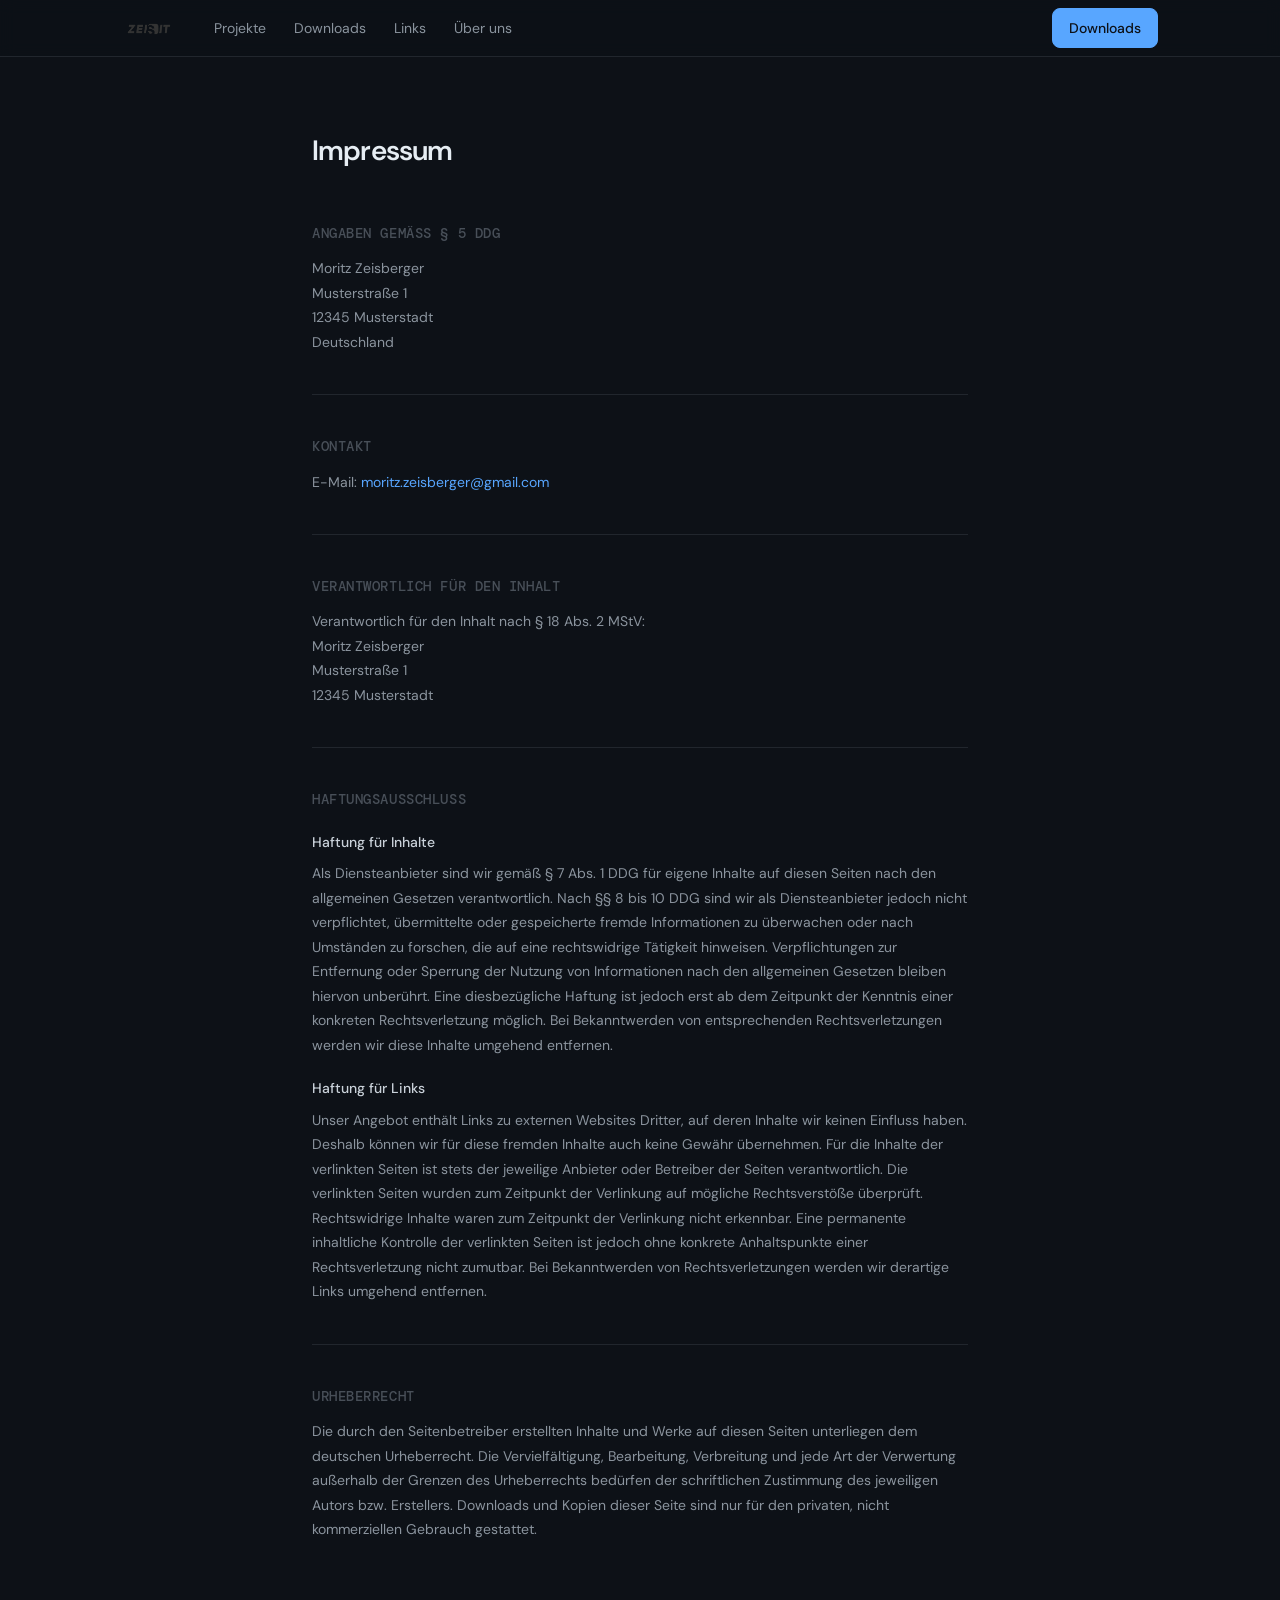
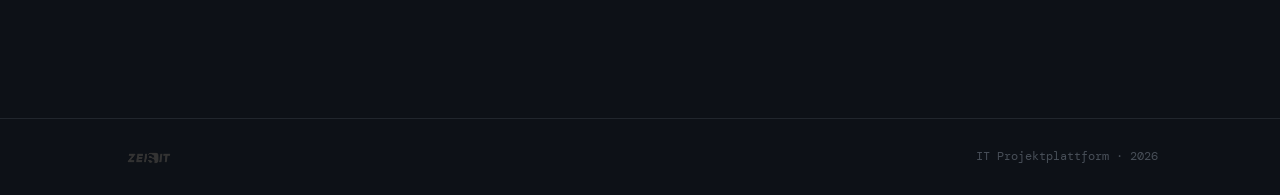
==== impressum.html @ c7c884ae "imprint" ====
<!DOCTYPE html>
<html lang="de">
<head>
  <meta charset="UTF-8" />
  <meta name="viewport" content="width=device-width, initial-scale=1.0" />
  <title>Impressum – Zeisit</title>
  <link rel="preconnect" href="https://fonts.googleapis.com" />
  <link rel="preconnect" href="https://fonts.gstatic.com" crossorigin />
  <link href="https://fonts.googleapis.com/css2?family=DM+Mono:wght@400;500&family=DM+Sans:wght@300;400;500;600&display=swap" rel="stylesheet" />
  <link rel="stylesheet" href="style.css" />
</head>
<body>

  <!-- NAV -->
  <nav class="nav">
    <div class="nav-inner">
      <a href="index.html" class="nav-brand">
        <img src="./assests/img/logo.png" alt="Zeisit" class="nav-logo-img" onerror="this.style.display='none';this.nextElementSibling.style.display='inline'">
        <span class="nav-logo" style="display:none">Zeisit<span class="logo-dot">.</span></span>
      </a>
      <div class="nav-menu" style="flex:1">
        <ul class="nav-links">
          <li><a href="index.html#projects">Projekte</a></li>
          <li><a href="index.html#templates">Downloads</a></li>
          <li><a href="index.html#links">Links</a></li>
          <li><a href="index.html#about">Über uns</a></li>
        </ul>
        <a href="index.html#templates" class="btn btn-primary">Downloads</a>
      </div>
    </div>
  </nav>

  <!-- IMPRESSUM -->
  <main class="impressum-wrap">
    <div class="container container-narrow">

      <h1 class="impressum-title">Impressum</h1>

      <section class="impressum-block">
        <h2>Angaben gemäß § 5 DDG</h2>
        <p>
          Moritz Zeisberger<br>
          Musterstraße 1<br><!-- TODO: echte Adresse eintragen -->
          12345 Musterstadt<br>
          Deutschland
        </p>
      </section>

      <section class="impressum-block">
        <h2>Kontakt</h2>
        <p>
          E-Mail: <a href="mailto:moritz.zeisberger@gmail.com">moritz.zeisberger@gmail.com</a>
        </p>
      </section>

      <section class="impressum-block">
        <h2>Verantwortlich für den Inhalt</h2>
        <p>
          Verantwortlich für den Inhalt nach § 18 Abs. 2 MStV:<br>
          Moritz Zeisberger<br>
          Musterstraße 1<br><!-- TODO: echte Adresse eintragen -->
          12345 Musterstadt
        </p>
      </section>

      <section class="impressum-block">
        <h2>Haftungsausschluss</h2>
        <h3>Haftung für Inhalte</h3>
        <p>
          Als Diensteanbieter sind wir gemäß § 7 Abs. 1 DDG für eigene Inhalte auf diesen Seiten nach den allgemeinen Gesetzen verantwortlich. Nach §§ 8 bis 10 DDG sind wir als Diensteanbieter jedoch nicht verpflichtet, übermittelte oder gespeicherte fremde Informationen zu überwachen oder nach Umständen zu forschen, die auf eine rechtswidrige Tätigkeit hinweisen. Verpflichtungen zur Entfernung oder Sperrung der Nutzung von Informationen nach den allgemeinen Gesetzen bleiben hiervon unberührt. Eine diesbezügliche Haftung ist jedoch erst ab dem Zeitpunkt der Kenntnis einer konkreten Rechtsverletzung möglich. Bei Bekanntwerden von entsprechenden Rechtsverletzungen werden wir diese Inhalte umgehend entfernen.
        </p>
        <h3>Haftung für Links</h3>
        <p>
          Unser Angebot enthält Links zu externen Websites Dritter, auf deren Inhalte wir keinen Einfluss haben. Deshalb können wir für diese fremden Inhalte auch keine Gewähr übernehmen. Für die Inhalte der verlinkten Seiten ist stets der jeweilige Anbieter oder Betreiber der Seiten verantwortlich. Die verlinkten Seiten wurden zum Zeitpunkt der Verlinkung auf mögliche Rechtsverstöße überprüft. Rechtswidrige Inhalte waren zum Zeitpunkt der Verlinkung nicht erkennbar. Eine permanente inhaltliche Kontrolle der verlinkten Seiten ist jedoch ohne konkrete Anhaltspunkte einer Rechtsverletzung nicht zumutbar. Bei Bekanntwerden von Rechtsverletzungen werden wir derartige Links umgehend entfernen.
        </p>
      </section>

      <section class="impressum-block">
        <h2>Urheberrecht</h2>
        <p>
          Die durch den Seitenbetreiber erstellten Inhalte und Werke auf diesen Seiten unterliegen dem deutschen Urheberrecht. Die Vervielfältigung, Bearbeitung, Verbreitung und jede Art der Verwertung außerhalb der Grenzen des Urheberrechts bedürfen der schriftlichen Zustimmung des jeweiligen Autors bzw. Erstellers. Downloads und Kopien dieser Seite sind nur für den privaten, nicht kommerziellen Gebrauch gestattet.
        </p>
      </section>

    </div>
  </main>

  <!-- FOOTER -->
  <footer class="footer">
    <div class="container">
      <div class="footer-inner">
        <a href="index.html" class="nav-brand">
          <img src="./assests/img/logo.png" alt="Zeisit" class="nav-logo-img" onerror="this.style.display='none';this.nextElementSibling.style.display='inline'">
          <span class="nav-logo" style="display:none">Zeisit<span class="logo-dot">.</span></span>
        </a>
        <span class="footer-copy">IT Projektplattform · <span id="footer-year">2025</span></span>
      </div>
    </div>
  </footer>

  <script>
    document.getElementById('footer-year').textContent = new Date().getFullYear();
  </script>
</body>
</html>
---- style.css ----
/* ===== RESET & BASE ===== */
*, *::before, *::after { box-sizing: border-box; margin: 0; padding: 0; }

:root {
  --bg:       #0d1117;
  --surface:  #161b22;
  --border:   #21262d;
  --border-2: #30363d;
  --primary:  #58a6ff;
  --text:     #c9d1d9;
  --text-dim: #8b949e;
  --text-faint: #484f58;
  --ok:       #3fb950;
  --warn:     #d29922;
  --radius:   8px;
}

html { scroll-behavior: smooth; }

body {
  font-family: 'DM Sans', sans-serif;
  background: var(--bg);
  color: var(--text);
  font-size: 15px;
  line-height: 1.6;
  -webkit-font-smoothing: antialiased;
}

a { color: inherit; text-decoration: none; }

/* ===== LAYOUT ===== */
.container {
  max-width: 1100px;
  margin: 0 auto;
  padding: 0 32px;
}

.container-narrow {
  max-width: 720px;
}

/* ===== NAV ===== */
.nav {
  position: sticky;
  top: 0;
  z-index: 100;
  background: rgba(13, 17, 23, 0.92);
  backdrop-filter: blur(8px);
  border-bottom: 1px solid var(--border);
}

.nav-inner {
  max-width: 1100px;
  margin: 0 auto;
  padding: 0 32px;
  height: 56px;
  display: flex;
  align-items: center;
  gap: 40px;
}

.nav-brand {
  display: flex;
  align-items: center;
  gap: 8px;
  text-decoration: none;
}

.nav-logo-img {
  height: 28px;
  width: auto;
}

.nav-logo {
  font-family: 'DM Mono', monospace;
  font-size: 17px;
  font-weight: 500;
  color: var(--text);
  letter-spacing: -0.02em;
}

.logo-dot { color: var(--primary); }

.nav-links {
  display: flex;
  list-style: none;
  gap: 28px;
  flex: 1;
}

.nav-links a {
  font-size: 14px;
  color: var(--text-dim);
  transition: color 150ms ease;
}

.nav-links a:hover { color: var(--text); }

/* ===== BUTTONS ===== */
.btn {
  display: inline-flex;
  align-items: center;
  gap: 6px;
  padding: 8px 16px;
  border-radius: var(--radius);
  font-size: 14px;
  font-weight: 500;
  font-family: inherit;
  cursor: pointer;
  border: 1px solid transparent;
  transition: background 150ms ease, border-color 150ms ease, color 150ms ease;
  white-space: nowrap;
}

.btn-primary {
  background: var(--primary);
  color: #0d1117;
  border-color: var(--primary);
}

.btn-primary:hover {
  background: #79b8ff;
  border-color: #79b8ff;
}

.btn-ghost {
  background: transparent;
  color: var(--text-dim);
  border-color: var(--border-2);
}

.btn-ghost:hover {
  color: var(--text);
  border-color: var(--text-faint);
}

.btn-sm {
  padding: 5px 12px;
  font-size: 13px;
  background: transparent;
  color: var(--text-dim);
  border: 1px solid var(--border-2);
}

.btn-sm:hover {
  color: var(--text);
  border-color: var(--primary);
}

/* ===== HERO ===== */
.hero {
  min-height: calc(100vh - 56px);
  display: flex;
  align-items: center;
  padding: 80px 32px;
  max-width: 1100px;
  margin: 0 auto;
  gap: 64px;
}

.hero-inner {
  flex: 1;
}

.hero-tag {
  font-family: 'DM Mono', monospace;
  font-size: 12px;
  color: var(--text-faint);
  letter-spacing: 0.04em;
  margin-bottom: 24px;
  text-transform: uppercase;
}

.hero-title {
  font-size: clamp(40px, 6vw, 64px);
  font-weight: 600;
  line-height: 1.1;
  letter-spacing: -0.03em;
  color: #e6edf3;
  margin-bottom: 20px;
}

.hero-sub {
  font-size: 16px;
  color: var(--text-dim);
  max-width: 420px;
  line-height: 1.7;
  margin-bottom: 36px;
}

.hero-actions {
  display: flex;
  gap: 12px;
  align-items: center;
}

/* ===== TERMINAL ===== */
.hero-terminal {
  flex-shrink: 0;
  width: 340px;
  border: 1px solid var(--border-2);
  border-radius: var(--radius);
  background: var(--surface);
  overflow: hidden;
}

.terminal-header {
  display: flex;
  align-items: center;
  gap: 6px;
  padding: 10px 14px;
  border-bottom: 1px solid var(--border);
  background: var(--bg);
}

.t-dot {
  width: 10px;
  height: 10px;
  border-radius: 50%;
  background: var(--border-2);
}

.terminal-title {
  font-family: 'DM Mono', monospace;
  font-size: 11px;
  color: var(--text-faint);
  margin-left: 6px;
}

.terminal-body {
  padding: 18px 16px;
  display: flex;
  flex-direction: column;
  gap: 12px;
}

.t-line {
  display: flex;
  align-items: center;
  gap: 10px;
  font-family: 'DM Mono', monospace;
  font-size: 13px;
}

.t-key { color: var(--text-dim); flex: 1; }
.t-sep { color: var(--text-faint); }
.t-val { color: var(--text); }
.t-val.ok { color: var(--ok); }
.t-val.muted { color: var(--text-faint); }

/* ===== SECTIONS ===== */
.section {
  padding: 72px 0;
}

.section-alt {
  background: var(--surface);
  border-top: 1px solid var(--border);
  border-bottom: 1px solid var(--border);
}

.section-divider {
  height: 1px;
  background: var(--border);
}

.section-head {
  display: flex;
  align-items: baseline;
  justify-content: space-between;
  margin-bottom: 28px;
}

.section-head h2 {
  font-size: 20px;
  font-weight: 600;
  color: #e6edf3;
  letter-spacing: -0.02em;
}

.link-small {
  font-size: 13px;
  color: var(--text-dim);
  transition: color 150ms ease;
}

.link-small:hover { color: var(--primary); }

.count-tag {
  font-family: 'DM Mono', monospace;
  font-size: 12px;
  color: var(--text-faint);
}

/* ===== PROJECT TABLE ===== */
.project-table {
  border: 1px solid var(--border);
  border-radius: var(--radius);
  overflow: hidden;
}

.table-row {
  display: grid;
  grid-template-columns: 2fr 1fr 1fr 1fr;
  align-items: center;
  padding: 12px 16px;
  gap: 16px;
}

.table-head {
  font-size: 12px;
  color: var(--text-faint);
  font-family: 'DM Mono', monospace;
  background: var(--surface);
  border-bottom: 1px solid var(--border);
  letter-spacing: 0.02em;
}

.table-item {
  border-bottom: 1px solid var(--border);
  transition: background 120ms ease;
  cursor: pointer;
}

.table-item:last-child { border-bottom: none; }
.table-item:hover { background: rgba(88, 166, 255, 0.04); }

.proj-name {
  font-weight: 500;
  color: var(--text);
  font-size: 14px;
}

.proj-phase {
  font-size: 13px;
  color: var(--text-dim);
}

.proj-date {
  font-family: 'DM Mono', monospace;
  font-size: 12px;
  color: var(--text-faint);
}

/* ===== BADGES ===== */
.badge {
  display: inline-block;
  padding: 2px 8px;
  border-radius: 6px;
  font-size: 12px;
  font-weight: 500;
  border: 1px solid transparent;
}

.badge-green {
  background: rgba(63, 185, 80, 0.12);
  color: var(--ok);
  border-color: rgba(63, 185, 80, 0.25);
}

.badge-yellow {
  background: rgba(210, 153, 34, 0.12);
  color: var(--warn);
  border-color: rgba(210, 153, 34, 0.25);
}

.badge-gray {
  background: rgba(139, 148, 158, 0.12);
  color: var(--text-faint);
  border-color: rgba(139, 148, 158, 0.2);
}

/* ===== TEMPLATE FILTERS ===== */
.template-filters {
  display: flex;
  gap: 8px;
  margin-bottom: 20px;
}

.filter-btn {
  padding: 5px 14px;
  border-radius: var(--radius);
  font-size: 13px;
  font-family: inherit;
  cursor: pointer;
  border: 1px solid var(--border-2);
  background: transparent;
  color: var(--text-dim);
  transition: all 150ms ease;
}

.filter-btn:hover {
  color: var(--text);
  border-color: var(--text-faint);
}

.filter-btn.active {
  background: var(--surface);
  color: var(--text);
  border-color: var(--border-2);
}

/* ===== TEMPLATE GRID ===== */
.template-grid {
  display: grid;
  grid-template-columns: repeat(auto-fill, minmax(280px, 1fr));
  gap: 1px;
  border: 1px solid var(--border);
  border-radius: var(--radius);
  overflow: hidden;
  background: var(--border);
}

.template-card {
  display: flex;
  align-items: center;
  gap: 14px;
  padding: 16px 18px;
  background: var(--bg);
  transition: background 150ms ease;
}

.template-card:hover { background: var(--surface); }

.template-card[style*="none"] { display: none; }

.tmpl-icon {
  font-size: 18px;
  flex-shrink: 0;
  opacity: 0.8;
}

.tmpl-info { flex: 1; min-width: 0; }

.tmpl-name {
  font-size: 14px;
  font-weight: 500;
  color: var(--text);
  white-space: nowrap;
  overflow: hidden;
  text-overflow: ellipsis;
}

.tmpl-meta {
  font-family: 'DM Mono', monospace;
  font-size: 11px;
  color: var(--text-faint);
  margin-top: 2px;
}

/* ===== ABOUT ===== */
.about-text {
  font-size: 15px;
  color: var(--text-dim);
  line-height: 1.75;
  margin-bottom: 40px;
}

.about-stats {
  display: flex;
  gap: 48px;
}

.stat-num {
  font-size: 32px;
  font-weight: 600;
  color: #e6edf3;
  letter-spacing: -0.03em;
  line-height: 1;
}

.stat-label {
  font-size: 13px;
  color: var(--text-faint);
  margin-top: 4px;
}

/* ===== FOOTER ===== */
.footer {
  padding: 24px 0;
  border-top: 1px solid var(--border);
}

.footer-inner {
  display: flex;
  align-items: center;
  justify-content: space-between;
}

.footer-right {
  display: flex;
  align-items: center;
  gap: 20px;
}

.footer-copy {
  font-family: 'DM Mono', monospace;
  font-size: 12px;
  color: var(--text-faint);
}

.footer-link {
  font-family: 'DM Mono', monospace;
  font-size: 12px;
  color: var(--text-faint);
  transition: color 150ms ease;
}

.footer-link:hover { color: var(--text); }

/* ===== IMPRESSUM ===== */
.impressum-wrap {
  padding: 72px 0 96px;
}

.impressum-title {
  font-size: 28px;
  font-weight: 600;
  color: #e6edf3;
  letter-spacing: -0.03em;
  margin-bottom: 48px;
}

.impressum-block {
  margin-bottom: 40px;
  padding-bottom: 40px;
  border-bottom: 1px solid var(--border);
}

.impressum-block:last-child {
  border-bottom: none;
}

.impressum-block h2 {
  font-size: 14px;
  font-weight: 500;
  color: var(--text-faint);
  font-family: 'DM Mono', monospace;
  letter-spacing: 0.04em;
  text-transform: uppercase;
  margin-bottom: 12px;
}

.impressum-block h3 {
  font-size: 14px;
  font-weight: 500;
  color: var(--text);
  margin-top: 20px;
  margin-bottom: 8px;
}

.impressum-block p {
  font-size: 14px;
  color: var(--text-dim);
  line-height: 1.75;
}

.impressum-block a {
  color: var(--primary);
  transition: opacity 150ms ease;
}

.impressum-block a:hover { opacity: 0.8; }

/* ===== MOBILE NAV ===== */
.nav-menu {
  display: flex;
  align-items: center;
  gap: 40px;
  flex: 1;
}

.nav-toggle {
  display: none;
  flex-direction: column;
  justify-content: center;
  gap: 5px;
  width: 32px;
  height: 32px;
  background: transparent;
  border: none;
  cursor: pointer;
  padding: 4px;
  margin-left: auto;
}

.nav-toggle span {
  display: block;
  height: 2px;
  background: var(--text-dim);
  border-radius: 2px;
  transition: all 180ms ease;
}

.nav-toggle.open span:nth-child(1) { transform: translateY(7px) rotate(45deg); }
.nav-toggle.open span:nth-child(2) { opacity: 0; }
.nav-toggle.open span:nth-child(3) { transform: translateY(-7px) rotate(-45deg); }

/* ===== LINK GRID ===== */
.link-grid {
  display: grid;
  grid-template-columns: repeat(auto-fill, minmax(240px, 1fr));
  gap: 1px;
  border: 1px solid var(--border);
  border-radius: var(--radius);
  overflow: hidden;
  background: var(--border);
}

.link-card {
  display: flex;
  align-items: center;
  gap: 14px;
  padding: 16px 18px;
  background: var(--bg);
  transition: background 150ms ease;
  text-decoration: none;
}

.link-card:hover { background: var(--surface); }

.lnk-icon {
  font-size: 18px;
  flex-shrink: 0;
  opacity: 0.8;
}

.lnk-info { flex: 1; min-width: 0; }

.lnk-name {
  font-size: 14px;
  font-weight: 500;
  color: var(--text);
  white-space: nowrap;
  overflow: hidden;
  text-overflow: ellipsis;
}

.lnk-label {
  font-family: 'DM Mono', monospace;
  font-size: 11px;
  color: var(--text-faint);
  margin-top: 2px;
  white-space: nowrap;
  overflow: hidden;
  text-overflow: ellipsis;
}

/* ===== RESPONSIVE ===== */
@media (max-width: 768px) {
  .container { padding: 0 20px; }

  /* Nav */
  .nav-toggle { display: flex; }

  .nav-menu {
    display: none;
    position: absolute;
    top: 56px;
    left: 0;
    right: 0;
    flex-direction: column;
    align-items: flex-start;
    gap: 0;
    background: var(--bg);
    border-bottom: 1px solid var(--border);
    padding: 16px 20px 20px;
    z-index: 99;
  }

  .nav-menu.open { display: flex; }

  .nav-links {
    flex-direction: column;
    gap: 0;
    width: 100%;
  }

  .nav-links li a {
    display: block;
    padding: 10px 0;
    border-bottom: 1px solid var(--border);
    font-size: 15px;
  }

  .nav-menu .btn {
    margin-top: 16px;
    width: 100%;
    justify-content: center;
  }

  /* Hero */
  .hero {
    flex-direction: column;
    padding: 48px 20px;
    min-height: auto;
    gap: 40px;
  }

  .hero-terminal { width: 100%; }

  .hero-actions { flex-direction: column; align-items: stretch; }
  .hero-actions .btn { justify-content: center; }

  /* Project table — hide Phase + Date columns */
  .table-row { grid-template-columns: 2fr 1fr; }
  .table-row > span:nth-child(3),
  .table-row > span:nth-child(4),
  .table-row > a:nth-child(3),
  .table-row > a:nth-child(4) { display: none; }

  /* Filters wrap */
  .template-filters { flex-wrap: wrap; }

  /* Link grid single column */
  .link-grid { grid-template-columns: 1fr; }

  /* About */
  .about-stats { gap: 32px; flex-wrap: wrap; }

  /* Section padding */
  .section { padding: 48px 0; }
}

@media (max-width: 480px) {
  .hero-title { font-size: 36px; }
  .template-grid { grid-template-columns: 1fr; }
  .about-stats { flex-direction: column; gap: 24px; }
}
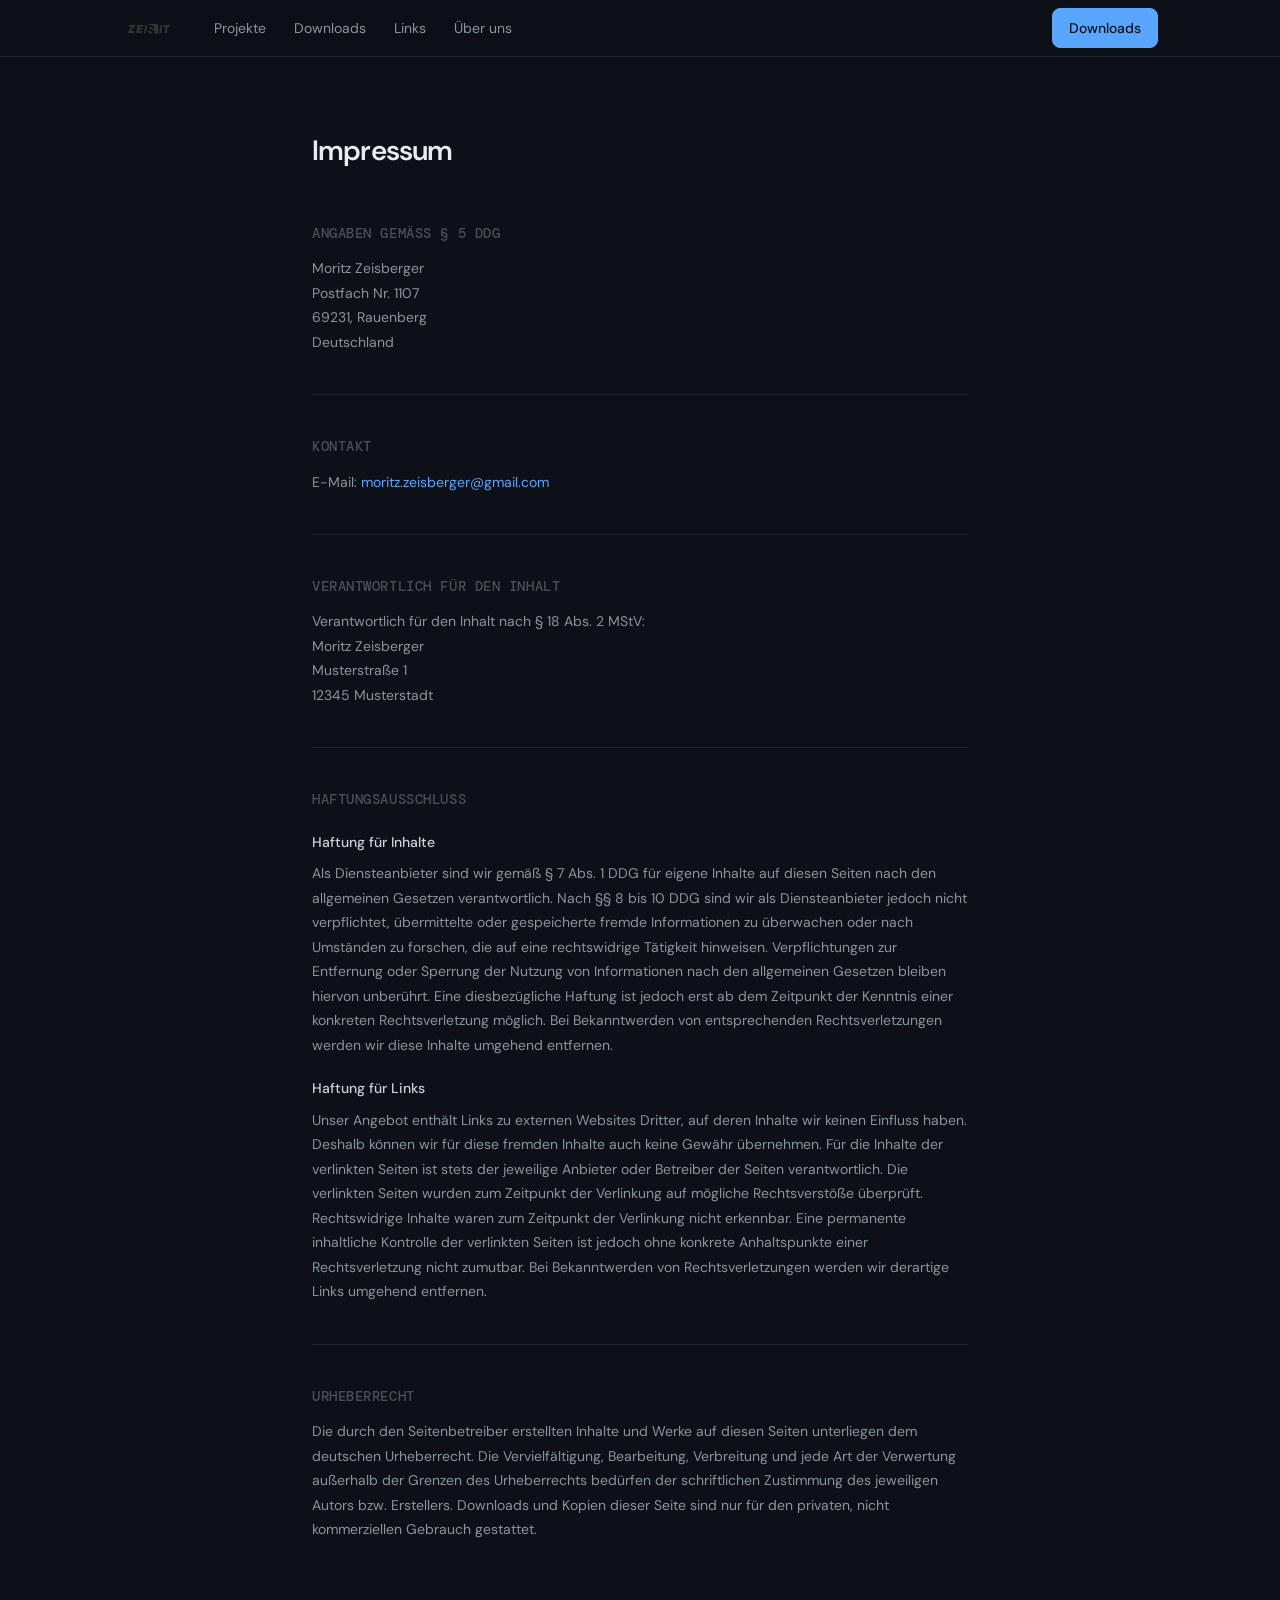
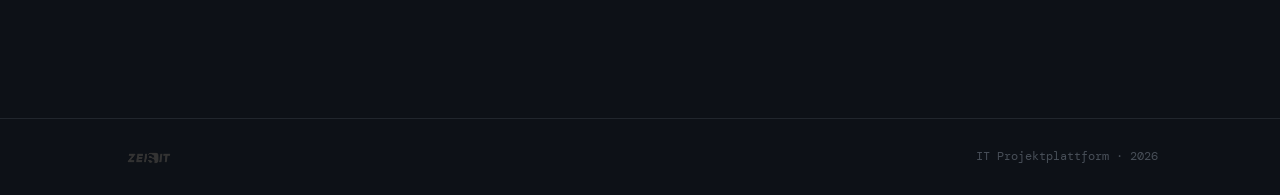
==== commit a193d63d: "imprint" ====
--- a/impressum.html
+++ b/impressum.html
@@ -40,8 +40,8 @@
         <h2>Angaben gemäß § 5 DDG</h2>
         <p>
           Moritz Zeisberger<br>
-          Musterstraße 1<br><!-- TODO: echte Adresse eintragen -->
-          12345 Musterstadt<br>
+          Postfach Nr. 1107<br><!-- TODO: echte Adresse eintragen -->
+          69231, Rauenberg<br>
           Deutschland
         </p>
       </section>
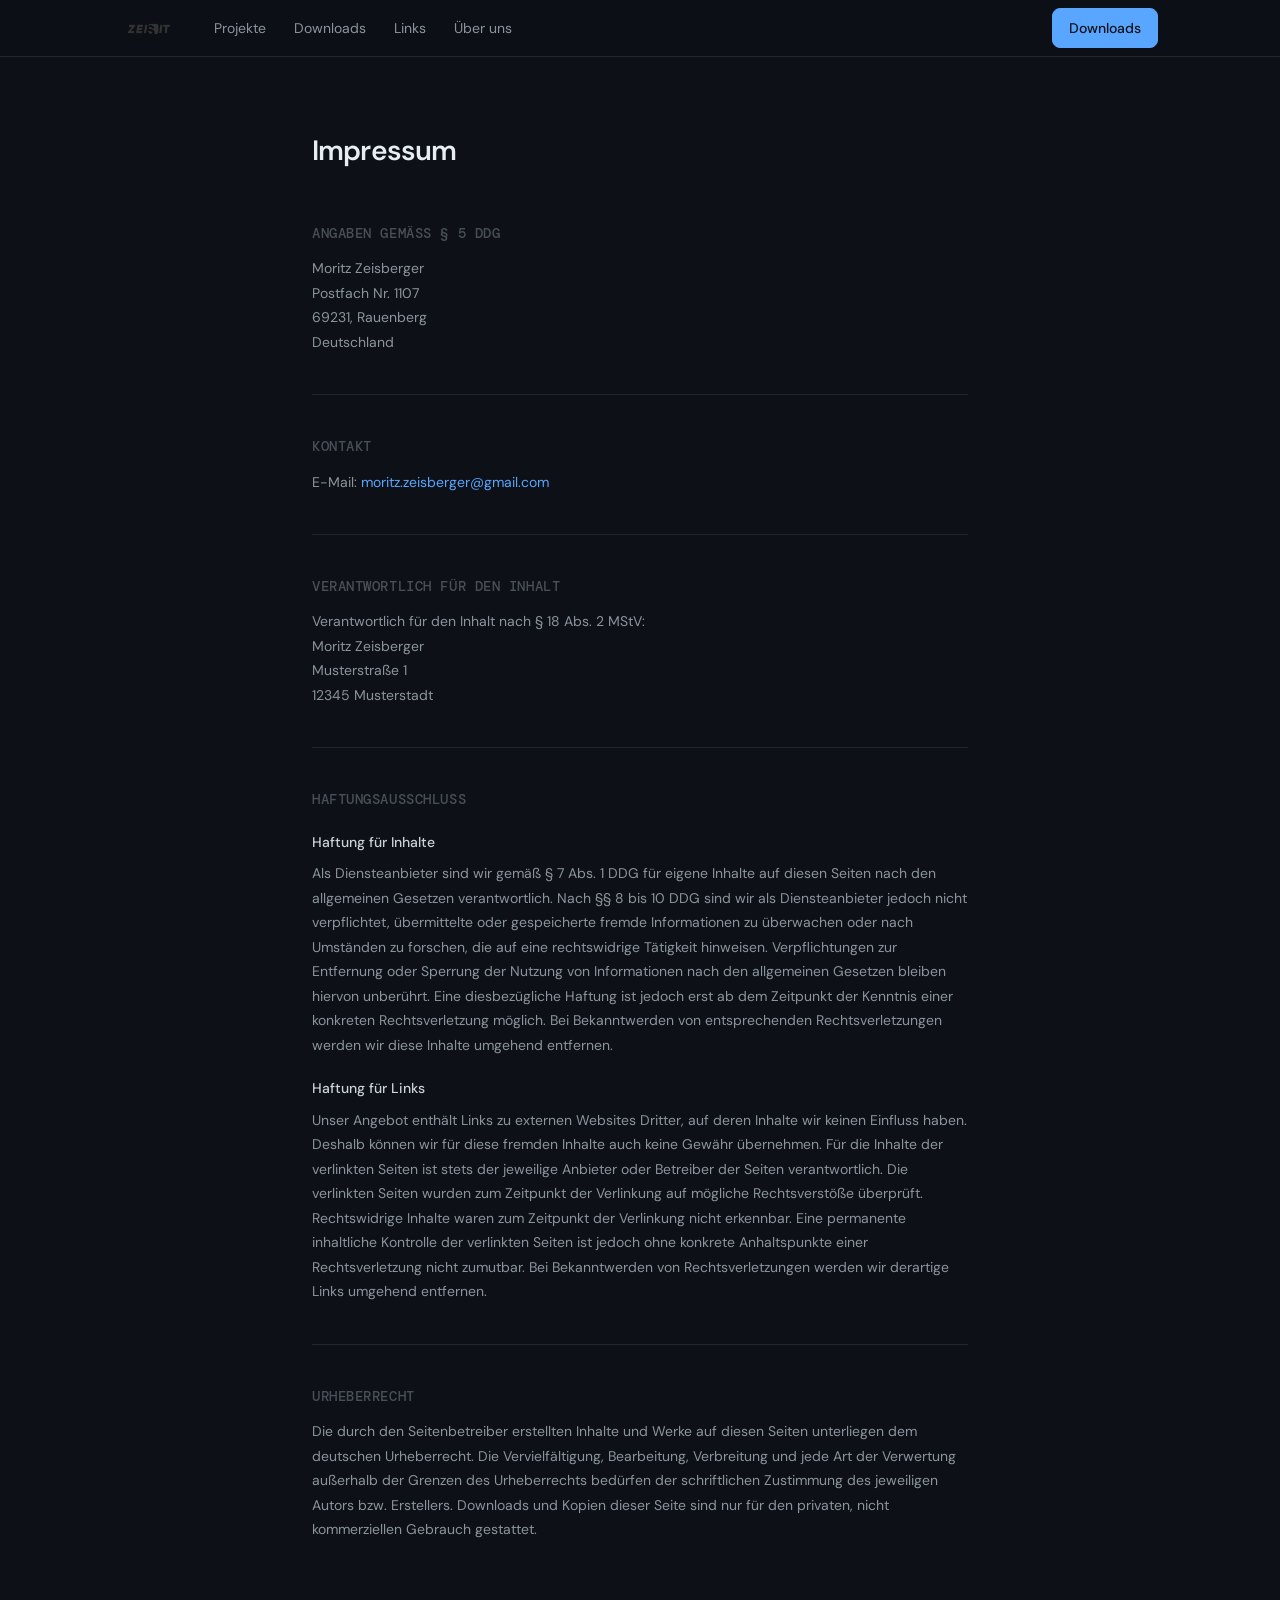
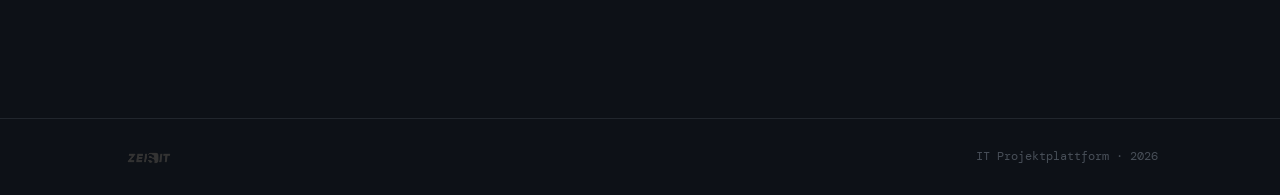
==== commit 325303b9: "google font fix" ====
--- a/impressum.html
+++ b/impressum.html
@@ -4,9 +4,6 @@
   <meta charset="UTF-8" />
   <meta name="viewport" content="width=device-width, initial-scale=1.0" />
   <title>Impressum – Zeisit</title>
-  <link rel="preconnect" href="https://fonts.googleapis.com" />
-  <link rel="preconnect" href="https://fonts.gstatic.com" crossorigin />
-  <link href="https://fonts.googleapis.com/css2?family=DM+Mono:wght@400;500&family=DM+Sans:wght@300;400;500;600&display=swap" rel="stylesheet" />
   <link rel="stylesheet" href="style.css" />
 </head>
 <body>
--- a/style.css
+++ b/style.css
@@ -1,3 +1,53 @@
+/* ===== FONTS ===== */
+@font-face {
+  font-family: 'DM Mono';
+  font-style: normal;
+  font-weight: 400;
+  font-display: swap;
+  src: url('./assests/fonts/dm-mono-400-latin-ext.woff2') format('woff2');
+  unicode-range: U+0100-02BA, U+02BD-02C5, U+02C7-02CC, U+02CE-02D7, U+02DD-02FF, U+0304, U+0308, U+0329, U+1D00-1DBF, U+1E00-1E9F, U+1EF2-1EFF, U+2020, U+20A0-20AB, U+20AD-20C0, U+2113, U+2C60-2C7F, U+A720-A7FF;
+}
+@font-face {
+  font-family: 'DM Mono';
+  font-style: normal;
+  font-weight: 400;
+  font-display: swap;
+  src: url('./assests/fonts/dm-mono-400-latin.woff2') format('woff2');
+  unicode-range: U+0000-00FF, U+0131, U+0152-0153, U+02BB-02BC, U+02C6, U+02DA, U+02DC, U+0304, U+0308, U+0329, U+2000-206F, U+20AC, U+2122, U+2191, U+2193, U+2212, U+2215, U+FEFF, U+FFFD;
+}
+@font-face {
+  font-family: 'DM Mono';
+  font-style: normal;
+  font-weight: 500;
+  font-display: swap;
+  src: url('./assests/fonts/dm-mono-500-latin-ext.woff2') format('woff2');
+  unicode-range: U+0100-02BA, U+02BD-02C5, U+02C7-02CC, U+02CE-02D7, U+02DD-02FF, U+0304, U+0308, U+0329, U+1D00-1DBF, U+1E00-1E9F, U+1EF2-1EFF, U+2020, U+20A0-20AB, U+20AD-20C0, U+2113, U+2C60-2C7F, U+A720-A7FF;
+}
+@font-face {
+  font-family: 'DM Mono';
+  font-style: normal;
+  font-weight: 500;
+  font-display: swap;
+  src: url('./assests/fonts/dm-mono-500-latin.woff2') format('woff2');
+  unicode-range: U+0000-00FF, U+0131, U+0152-0153, U+02BB-02BC, U+02C6, U+02DA, U+02DC, U+0304, U+0308, U+0329, U+2000-206F, U+20AC, U+2122, U+2191, U+2193, U+2212, U+2215, U+FEFF, U+FFFD;
+}
+@font-face {
+  font-family: 'DM Sans';
+  font-style: normal;
+  font-weight: 300 600;
+  font-display: swap;
+  src: url('./assests/fonts/dm-sans-latin-ext.woff2') format('woff2');
+  unicode-range: U+0100-02BA, U+02BD-02C5, U+02C7-02CC, U+02CE-02D7, U+02DD-02FF, U+0304, U+0308, U+0329, U+1D00-1DBF, U+1E00-1E9F, U+1EF2-1EFF, U+2020, U+20A0-20AB, U+20AD-20C0, U+2113, U+2C60-2C7F, U+A720-A7FF;
+}
+@font-face {
+  font-family: 'DM Sans';
+  font-style: normal;
+  font-weight: 300 600;
+  font-display: swap;
+  src: url('./assests/fonts/dm-sans-latin.woff2') format('woff2');
+  unicode-range: U+0000-00FF, U+0131, U+0152-0153, U+02BB-02BC, U+02C6, U+02DA, U+02DC, U+0304, U+0308, U+0329, U+2000-206F, U+20AC, U+2122, U+2191, U+2193, U+2212, U+2215, U+FEFF, U+FFFD;
+}
+
 /* ===== RESET & BASE ===== */
 *, *::before, *::after { box-sizing: border-box; margin: 0; padding: 0; }
 
